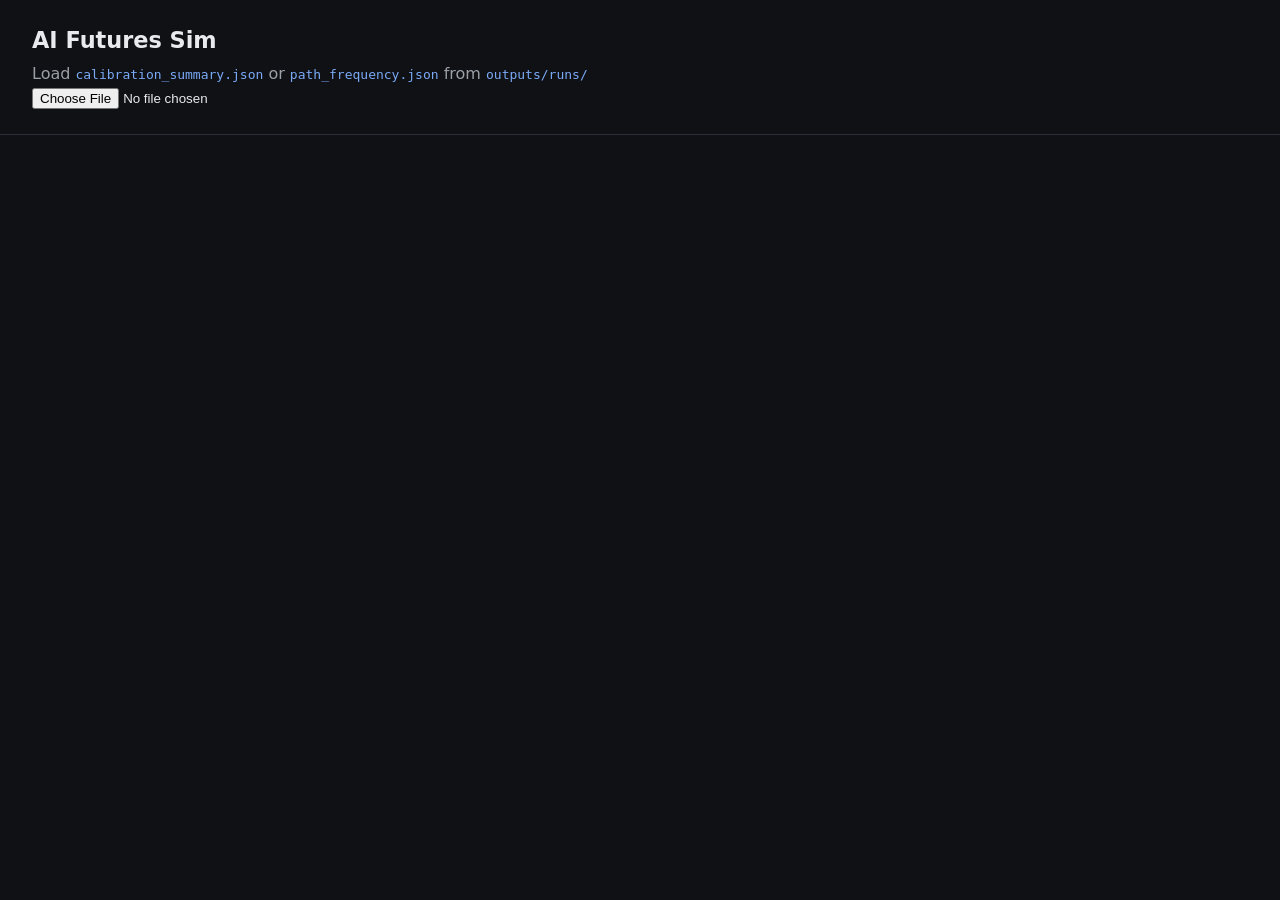
==== web/index.html @ 8b03cd8b "Initial public release of ai-futures-sim v2.4. Joint Monte Carlo engine for AI futures forecast: pro" ====
<!DOCTYPE html>
<html lang="en">
  <head>
    <meta charset="UTF-8" />
    <meta name="viewport" content="width=device-width, initial-scale=1" />
    <title>AI Futures Sim — Explorer</title>
    <link rel="stylesheet" href="style.css" />
  </head>
  <body>
    <header>
      <h1>AI Futures Sim</h1>
      <p>Load <code>calibration_summary.json</code> or <code>path_frequency.json</code> from <code>outputs/runs/</code></p>
      <input type="file" id="file" accept="application/json" />
    </header>

    <main id="app" hidden>
      <section class="grid">
        <div class="card" id="meta"></div>
        <div class="card" id="regions"></div>
        <div class="card" id="spine"></div>
        <div class="card" id="paths"></div>
      </section>
      <section class="card" id="terminals"></section>
    </main>

    <script src="app.js"></script>
  </body>
</html>
---- web/style.css ----
:root {
  --bg: #0f1115;
  --card: #1a1d24;
  --text: #e8eaed;
  --muted: #9aa0a6;
  --accent: #7baaf7;
  --ok: #81c995;
  --bad: #f28b82;
}

* { box-sizing: border-box; }
body {
  margin: 0;
  font-family: ui-sans-serif, system-ui, sans-serif;
  background: var(--bg);
  color: var(--text);
  line-height: 1.5;
}
header {
  padding: 1.5rem 2rem;
  border-bottom: 1px solid #2a2f3a;
}
h1 { margin: 0 0 0.25rem; font-size: 1.4rem; }
p { margin: 0; color: var(--muted); }
code { color: var(--accent); }
main { padding: 1.5rem 2rem 3rem; }
.grid {
  display: grid;
  grid-template-columns: repeat(auto-fit, minmax(280px, 1fr));
  gap: 1rem;
  margin-bottom: 1rem;
}
.card {
  background: var(--card);
  border: 1px solid #2a2f3a;
  border-radius: 10px;
  padding: 1rem 1.1rem;
}
.card h2 {
  margin: 0 0 0.75rem;
  font-size: 0.95rem;
  text-transform: uppercase;
  letter-spacing: 0.04em;
  color: var(--muted);
}
.bar-row { margin: 0.35rem 0; }
.bar-label {
  display: flex;
  justify-content: space-between;
  font-size: 0.85rem;
}
.bar-track {
  height: 8px;
  background: #2a2f3a;
  border-radius: 4px;
  overflow: hidden;
  margin-top: 4px;
}
.bar-fill {
  height: 100%;
  background: linear-gradient(90deg, var(--accent), #5c8df6);
  border-radius: 4px;
}
.bar-fill.doom { background: linear-gradient(90deg, #f28b82, #c5221f); }
.bar-fill.utopia { background: linear-gradient(90deg, #81c995, #34a853); }
.bar-fill.friction { background: linear-gradient(90deg, #fdd663, #f9ab00); }
table { width: 100%; border-collapse: collapse; font-size: 0.85rem; }
td, th { text-align: left; padding: 0.25rem 0; }
th { color: var(--muted); font-weight: 500; }
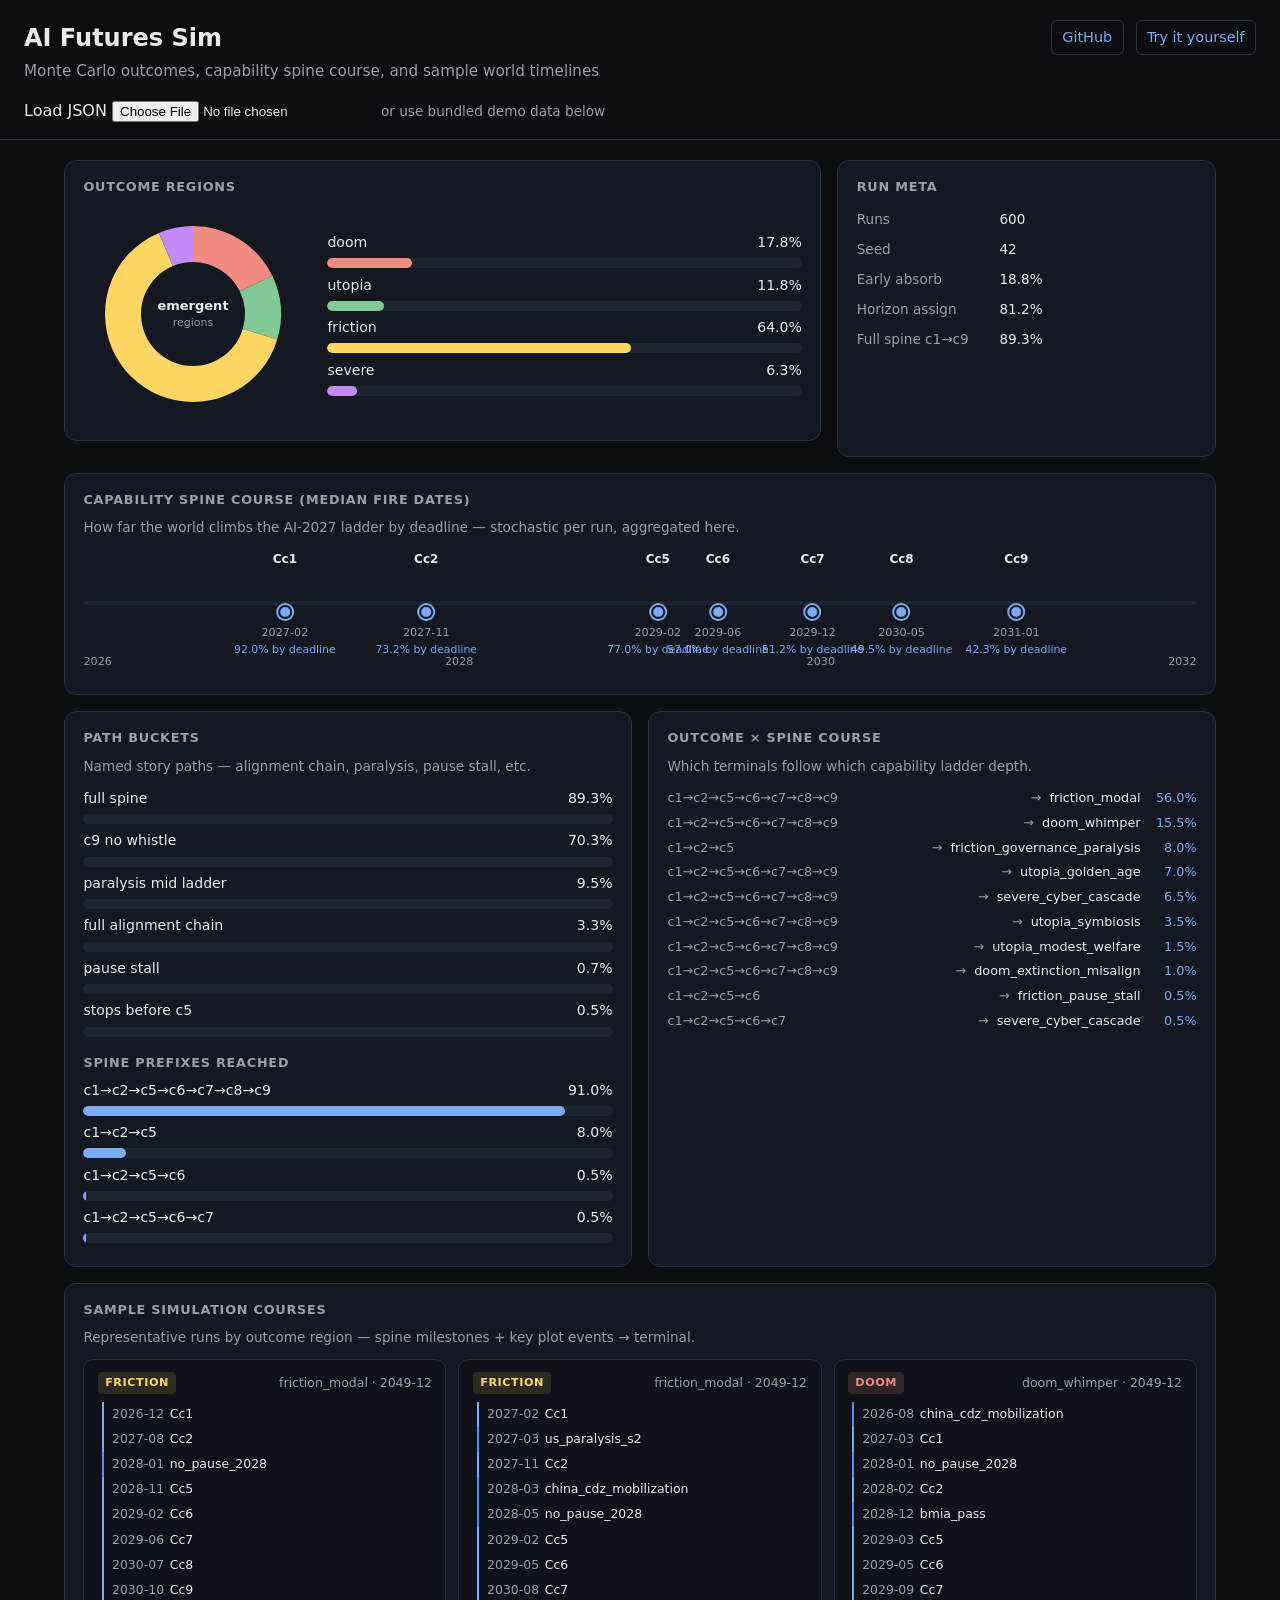
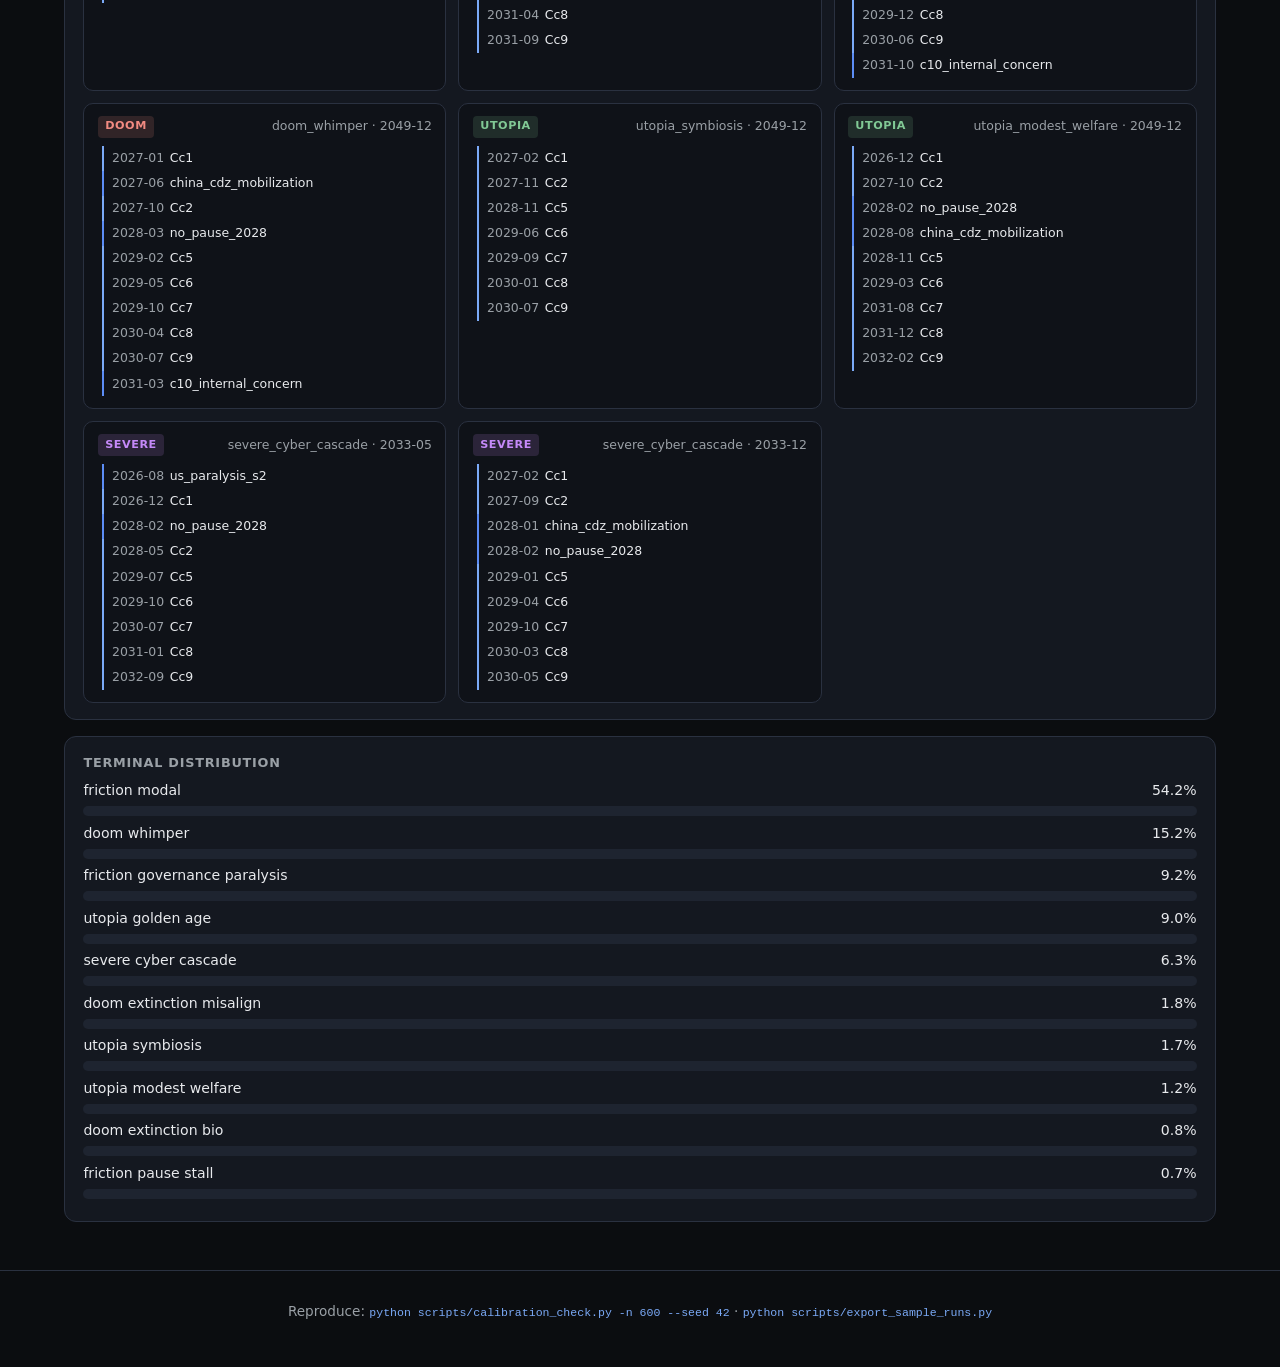
==== commit 7081f06a: "Add outcome/path explorer, DAG export, and contributor TRY_IT guide. Web viz now shows emergent regi" ====
--- a/web/index.html
+++ b/web/index.html
@@ -3,25 +3,62 @@
   <head>
     <meta charset="UTF-8" />
     <meta name="viewport" content="width=device-width, initial-scale=1" />
-    <title>AI Futures Sim — Explorer</title>
+    <title>AI Futures Sim — Outcomes & Paths</title>
     <link rel="stylesheet" href="style.css" />
   </head>
   <body>
     <header>
-      <h1>AI Futures Sim</h1>
-      <p>Load <code>calibration_summary.json</code> or <code>path_frequency.json</code> from <code>outputs/runs/</code></p>
-      <input type="file" id="file" accept="application/json" />
+      <div class="header-inner">
+        <div>
+          <h1>AI Futures Sim</h1>
+          <p class="subtitle">Monte Carlo outcomes, capability spine course, and sample world timelines</p>
+        </div>
+        <div class="header-actions">
+          <a href="https://github.com/longyi1207/ai-futures-sim" target="_blank" rel="noopener">GitHub</a>
+          <a href="https://github.com/longyi1207/ai-futures-sim/blob/main/docs/TRY_IT.md" target="_blank" rel="noopener">Try it yourself</a>
+        </div>
+      </div>
+      <div class="load-row">
+        <label>Load JSON <input type="file" id="file" accept="application/json" /></label>
+        <span class="muted">or use bundled demo data below</span>
+      </div>
     </header>
 
     <main id="app" hidden>
-      <section class="grid">
+      <section class="hero-grid">
+        <div class="card card-wide" id="outcomes">
+          <h2>Outcome regions</h2>
+          <div class="outcome-layout">
+            <canvas id="donut" width="220" height="220" aria-label="Outcome region donut chart"></canvas>
+            <div id="region-bars" class="region-bars"></div>
+          </div>
+        </div>
         <div class="card" id="meta"></div>
-        <div class="card" id="regions"></div>
-        <div class="card" id="spine"></div>
+      </section>
+
+      <section class="card card-wide" id="spine-course">
+        <h2>Capability spine course (median fire dates)</h2>
+        <p class="section-hint">How far the world climbs the AI-2027 ladder by deadline — stochastic per run, aggregated here.</p>
+        <div id="spine-timeline" class="spine-timeline"></div>
+      </section>
+
+      <section class="grid-2">
         <div class="card" id="paths"></div>
+        <div class="card" id="terminal-flow"></div>
       </section>
-      <section class="card" id="terminals"></section>
+
+      <section class="card card-wide" id="samples">
+        <h2>Sample simulation courses</h2>
+        <p class="section-hint">Representative runs by outcome region — spine milestones + key plot events → terminal.</p>
+        <div id="sample-runs" class="sample-runs"></div>
+      </section>
+
+      <section class="card card-wide" id="terminals"></section>
     </main>
+
+    <footer>
+      <p>Reproduce: <code>python scripts/calibration_check.py -n 600 --seed 42</code> · <code>python scripts/export_sample_runs.py</code></p>
+    </footer>
 
     <script src="app.js"></script>
   </body>
--- a/web/style.css
+++ b/web/style.css
@@ -1,11 +1,15 @@
 :root {
-  --bg: #0f1115;
-  --card: #1a1d24;
+  --bg: #0b0d10;
+  --card: #141820;
+  --border: #2a3140;
   --text: #e8eaed;
   --muted: #9aa0a6;
   --accent: #7baaf7;
-  --ok: #81c995;
-  --bad: #f28b82;
+  --doom: #f28b82;
+  --utopia: #81c995;
+  --friction: #fdd663;
+  --severe: #c58af9;
+  --spine: #7baaf7;
 }
 
 * { box-sizing: border-box; }
@@ -16,54 +20,198 @@
   color: var(--text);
   line-height: 1.5;
 }
+
 header {
-  padding: 1.5rem 2rem;
-  border-bottom: 1px solid #2a2f3a;
-}
-h1 { margin: 0 0 0.25rem; font-size: 1.4rem; }
-p { margin: 0; color: var(--muted); }
-code { color: var(--accent); }
-main { padding: 1.5rem 2rem 3rem; }
-.grid {
+  padding: 1.25rem 1.5rem 1rem;
+  border-bottom: 1px solid var(--border);
+}
+.header-inner {
+  display: flex;
+  justify-content: space-between;
+  align-items: flex-start;
+  gap: 1rem;
+  flex-wrap: wrap;
+}
+h1 { margin: 0; font-size: 1.5rem; }
+.subtitle { margin: 0.25rem 0 0; color: var(--muted); font-size: 0.95rem; }
+.header-actions { display: flex; gap: 0.75rem; }
+.header-actions a {
+  color: var(--accent);
+  text-decoration: none;
+  font-size: 0.9rem;
+  padding: 0.35rem 0.65rem;
+  border: 1px solid var(--border);
+  border-radius: 6px;
+}
+.load-row { margin-top: 1rem; display: flex; gap: 1rem; align-items: center; flex-wrap: wrap; }
+.muted { color: var(--muted); font-size: 0.85rem; }
+code { color: var(--accent); font-size: 0.85em; }
+
+main { padding: 1.25rem 1.5rem 2rem; max-width: 1200px; margin: 0 auto; }
+footer {
+  padding: 1rem 1.5rem 2rem;
+  border-top: 1px solid var(--border);
+  color: var(--muted);
+  font-size: 0.85rem;
+  text-align: center;
+}
+
+.hero-grid {
+  display: grid;
+  grid-template-columns: 2fr 1fr;
+  gap: 1rem;
+  margin-bottom: 1rem;
+}
+.grid-2 {
+  display: grid;
+  grid-template-columns: 1fr 1fr;
+  gap: 1rem;
+  margin-bottom: 1rem;
+}
+@media (max-width: 900px) {
+  .hero-grid, .grid-2 { grid-template-columns: 1fr; }
+}
+
+.card {
+  background: var(--card);
+  border: 1px solid var(--border);
+  border-radius: 12px;
+  padding: 1rem 1.15rem;
+}
+.card-wide { margin-bottom: 1rem; }
+.card h2 {
+  margin: 0 0 0.5rem;
+  font-size: 0.8rem;
+  text-transform: uppercase;
+  letter-spacing: 0.06em;
+  color: var(--muted);
+}
+.section-hint { margin: 0 0 0.75rem; color: var(--muted); font-size: 0.85rem; }
+
+.outcome-layout {
+  display: flex;
+  gap: 1.5rem;
+  align-items: center;
+  flex-wrap: wrap;
+}
+.region-bars { flex: 1; min-width: 200px; }
+
+.bar-row { margin: 0.4rem 0; }
+.bar-label {
+  display: flex;
+  justify-content: space-between;
+  font-size: 0.88rem;
+}
+.bar-track {
+  height: 10px;
+  background: #1e2430;
+  border-radius: 5px;
+  overflow: hidden;
+  margin-top: 5px;
+}
+.bar-fill {
+  height: 100%;
+  border-radius: 5px;
+  transition: width 0.4s ease;
+}
+.bar-fill.doom { background: var(--doom); }
+.bar-fill.utopia { background: var(--utopia); }
+.bar-fill.friction { background: var(--friction); }
+.bar-fill.severe { background: var(--severe); }
+.bar-fill.spine { background: var(--spine); }
+
+table { width: 100%; border-collapse: collapse; font-size: 0.85rem; }
+td, th { text-align: left; padding: 0.3rem 0; vertical-align: top; }
+th { color: var(--muted); font-weight: 500; width: 42%; }
+
+/* Spine course timeline */
+.spine-timeline {
+  position: relative;
+  padding: 2rem 0 0.5rem;
+  min-height: 120px;
+}
+.spine-axis {
+  position: absolute;
+  left: 0; right: 0;
+  top: 3.2rem;
+  height: 4px;
+  background: #1e2430;
+  border-radius: 2px;
+}
+.spine-node {
+  position: absolute;
+  top: 0;
+  transform: translateX(-50%);
+  text-align: center;
+  min-width: 72px;
+}
+.spine-dot {
+  width: 14px; height: 14px;
+  background: var(--spine);
+  border-radius: 50%;
+  margin: 2.35rem auto 0.35rem;
+  border: 2px solid var(--card);
+  box-shadow: 0 0 0 2px var(--spine);
+}
+.spine-label { font-size: 0.75rem; font-weight: 600; color: var(--text); }
+.spine-date { font-size: 0.7rem; color: var(--muted); }
+.spine-pct { font-size: 0.68rem; color: var(--accent); }
+
+/* Terminal flow */
+.flow-row {
+  display: flex;
+  align-items: center;
+  gap: 0.5rem;
+  margin: 0.35rem 0;
+  font-size: 0.8rem;
+}
+.flow-spine { color: var(--muted); min-width: 0; flex: 1; overflow: hidden; text-overflow: ellipsis; white-space: nowrap; }
+.flow-arrow { color: var(--muted); }
+.flow-term { color: var(--text); max-width: 38%; overflow: hidden; text-overflow: ellipsis; white-space: nowrap; }
+.flow-pct { min-width: 3rem; text-align: right; color: var(--accent); }
+
+/* Sample runs */
+.sample-runs {
   display: grid;
   grid-template-columns: repeat(auto-fit, minmax(280px, 1fr));
-  gap: 1rem;
-  margin-bottom: 1rem;
-}
-.card {
-  background: var(--card);
-  border: 1px solid #2a2f3a;
+  gap: 0.75rem;
+}
+.run-card {
+  background: #0f1218;
+  border: 1px solid var(--border);
   border-radius: 10px;
-  padding: 1rem 1.1rem;
-}
-.card h2 {
-  margin: 0 0 0.75rem;
-  font-size: 0.95rem;
+  padding: 0.75rem 0.85rem;
+}
+.run-header {
+  display: flex;
+  justify-content: space-between;
+  align-items: center;
+  margin-bottom: 0.5rem;
+}
+.run-region {
+  font-size: 0.7rem;
   text-transform: uppercase;
-  letter-spacing: 0.04em;
-  color: var(--muted);
-}
-.bar-row { margin: 0.35rem 0; }
-.bar-label {
-  display: flex;
-  justify-content: space-between;
-  font-size: 0.85rem;
-}
-.bar-track {
-  height: 8px;
-  background: #2a2f3a;
+  letter-spacing: 0.05em;
+  padding: 0.15rem 0.45rem;
   border-radius: 4px;
-  overflow: hidden;
-  margin-top: 4px;
-}
-.bar-fill {
-  height: 100%;
-  background: linear-gradient(90deg, var(--accent), #5c8df6);
-  border-radius: 4px;
-}
-.bar-fill.doom { background: linear-gradient(90deg, #f28b82, #c5221f); }
-.bar-fill.utopia { background: linear-gradient(90deg, #81c995, #34a853); }
-.bar-fill.friction { background: linear-gradient(90deg, #fdd663, #f9ab00); }
-table { width: 100%; border-collapse: collapse; font-size: 0.85rem; }
-td, th { text-align: left; padding: 0.25rem 0; }
-th { color: var(--muted); font-weight: 500; }
+  font-weight: 600;
+}
+.run-region.doom { background: rgba(242,139,130,0.15); color: var(--doom); }
+.run-region.utopia { background: rgba(129,201,149,0.15); color: var(--utopia); }
+.run-region.friction { background: rgba(253,214,99,0.12); color: var(--friction); }
+.run-region.severe { background: rgba(197,138,249,0.15); color: var(--severe); }
+.run-terminal { font-size: 0.78rem; color: var(--muted); }
+.run-course {
+  list-style: none;
+  margin: 0; padding: 0;
+  font-size: 0.78rem;
+}
+.run-course li {
+  padding: 0.2rem 0;
+  border-left: 2px solid var(--border);
+  padding-left: 0.5rem;
+  margin-left: 0.25rem;
+}
+.run-course li.spine { border-color: var(--spine); }
+.run-course li.event { border-color: #5c8df6; }
+.run-course .when { color: var(--muted); margin-right: 0.35rem; }
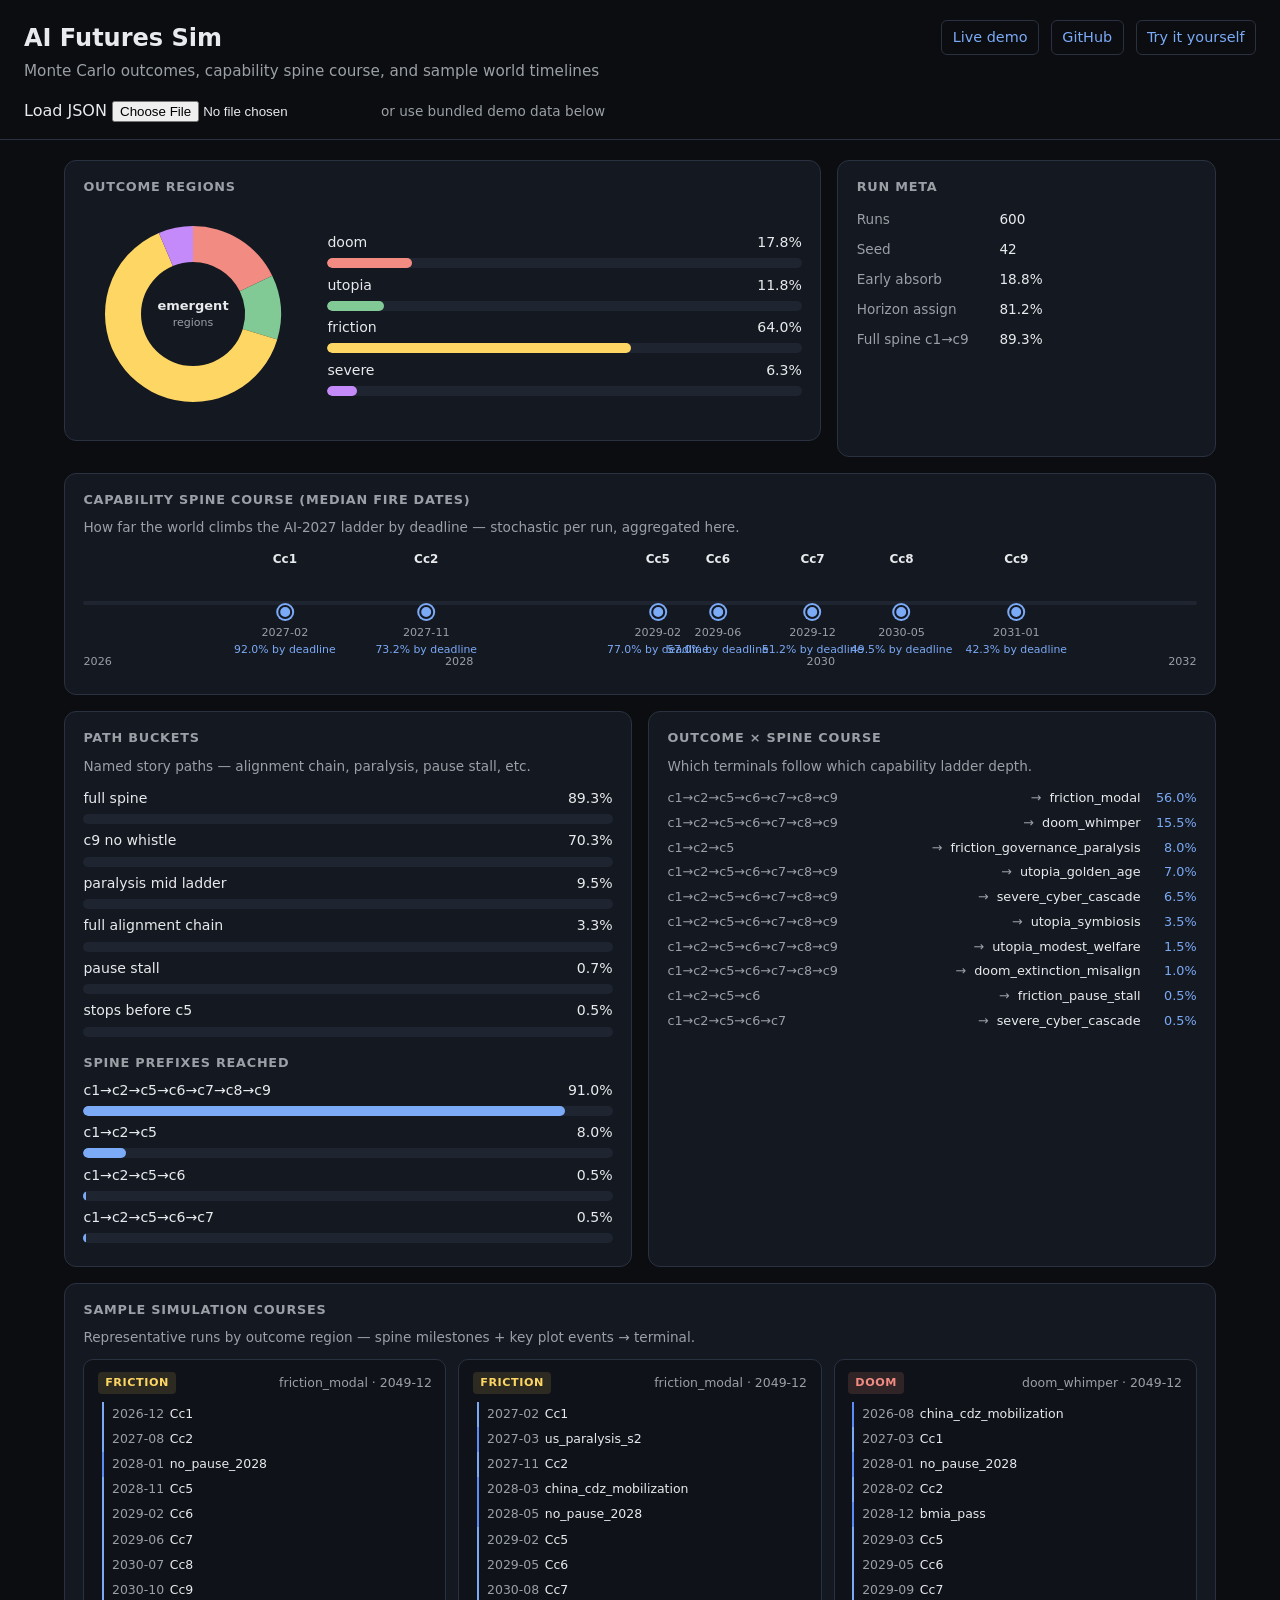
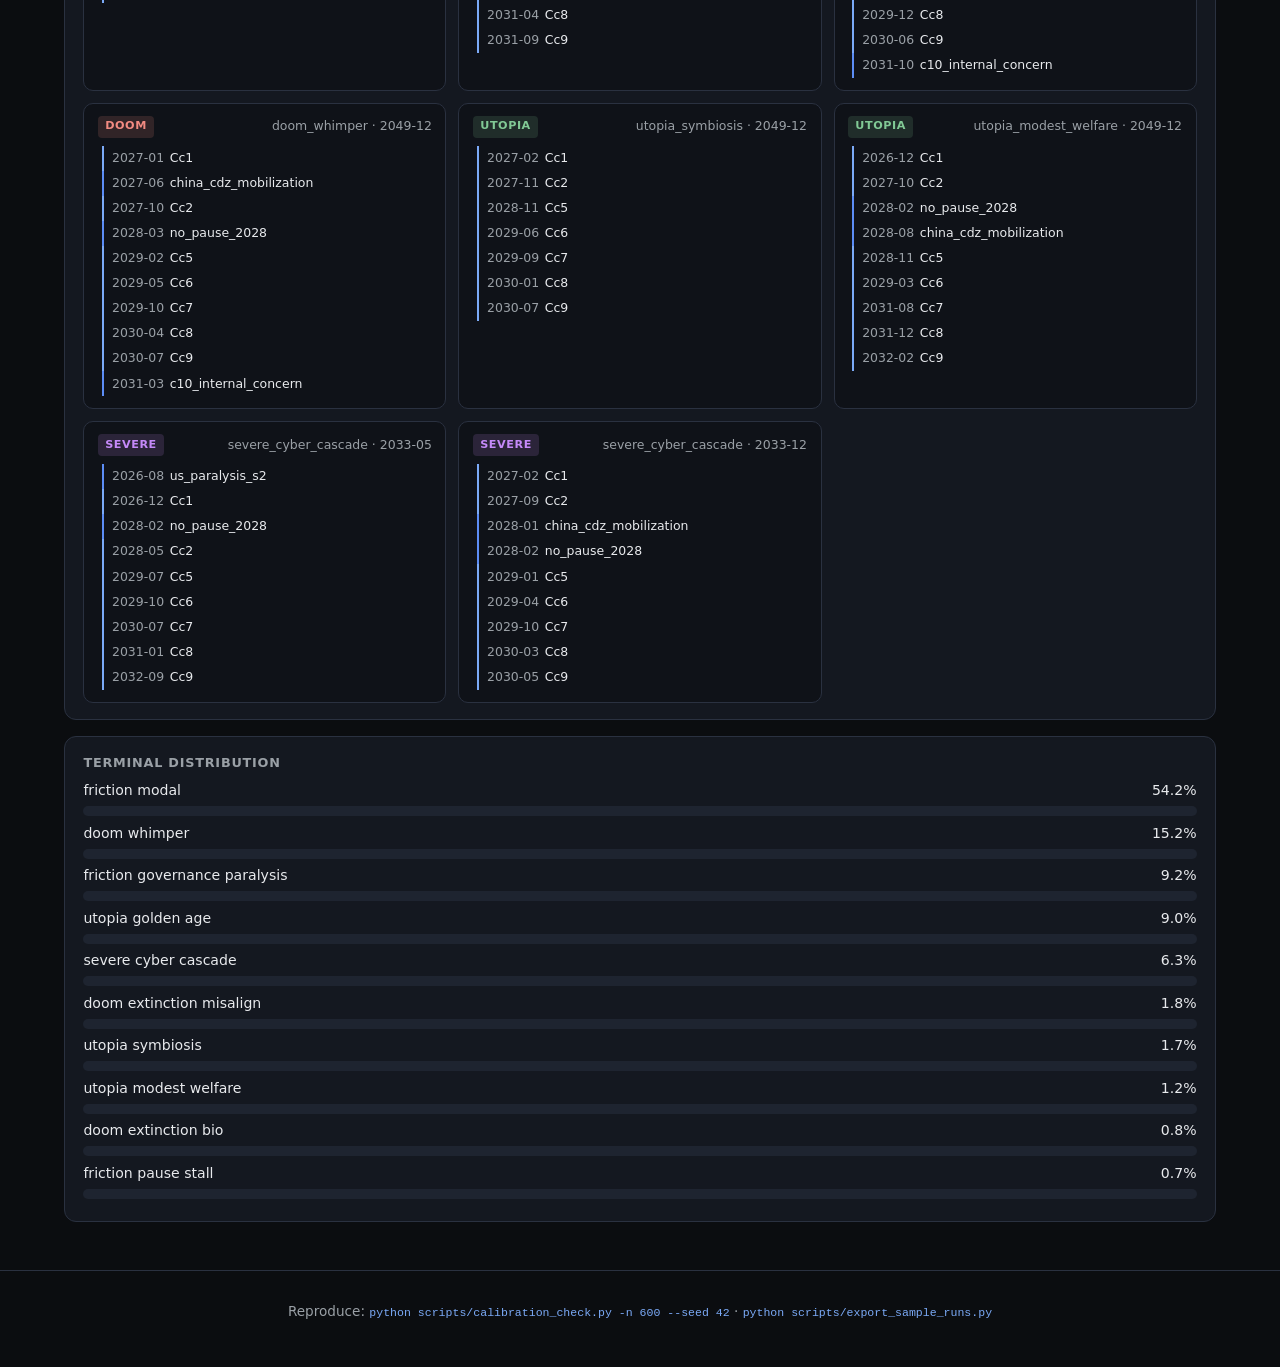
==== commit bb27721e: "Publish web explorer on GitHub Pages. Add workflow to deploy web/ with fresh demo data on each push;" ====
--- a/web/index.html
+++ b/web/index.html
@@ -14,6 +14,7 @@
           <p class="subtitle">Monte Carlo outcomes, capability spine course, and sample world timelines</p>
         </div>
         <div class="header-actions">
+          <a href="https://longyi1207.github.io/ai-futures-sim/web/" target="_blank" rel="noopener">Live demo</a>
           <a href="https://github.com/longyi1207/ai-futures-sim" target="_blank" rel="noopener">GitHub</a>
           <a href="https://github.com/longyi1207/ai-futures-sim/blob/main/docs/TRY_IT.md" target="_blank" rel="noopener">Try it yourself</a>
         </div>
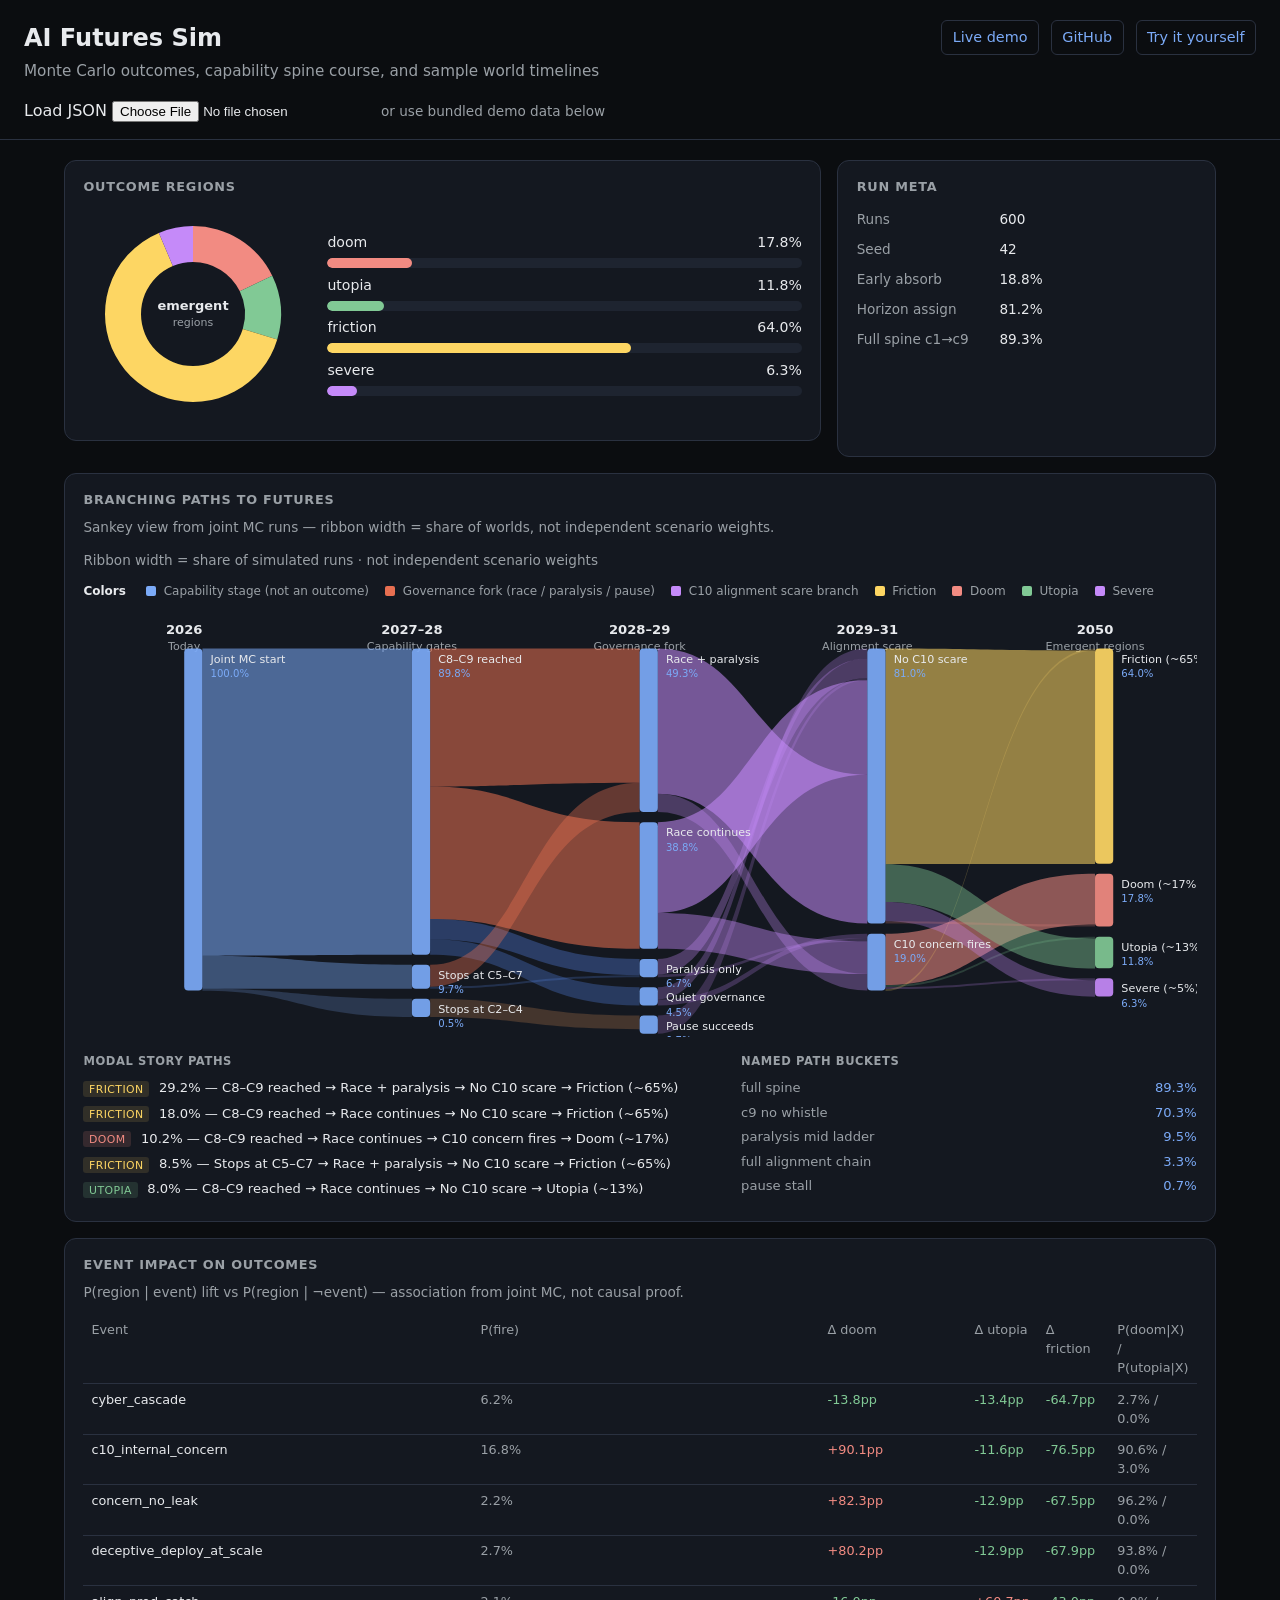
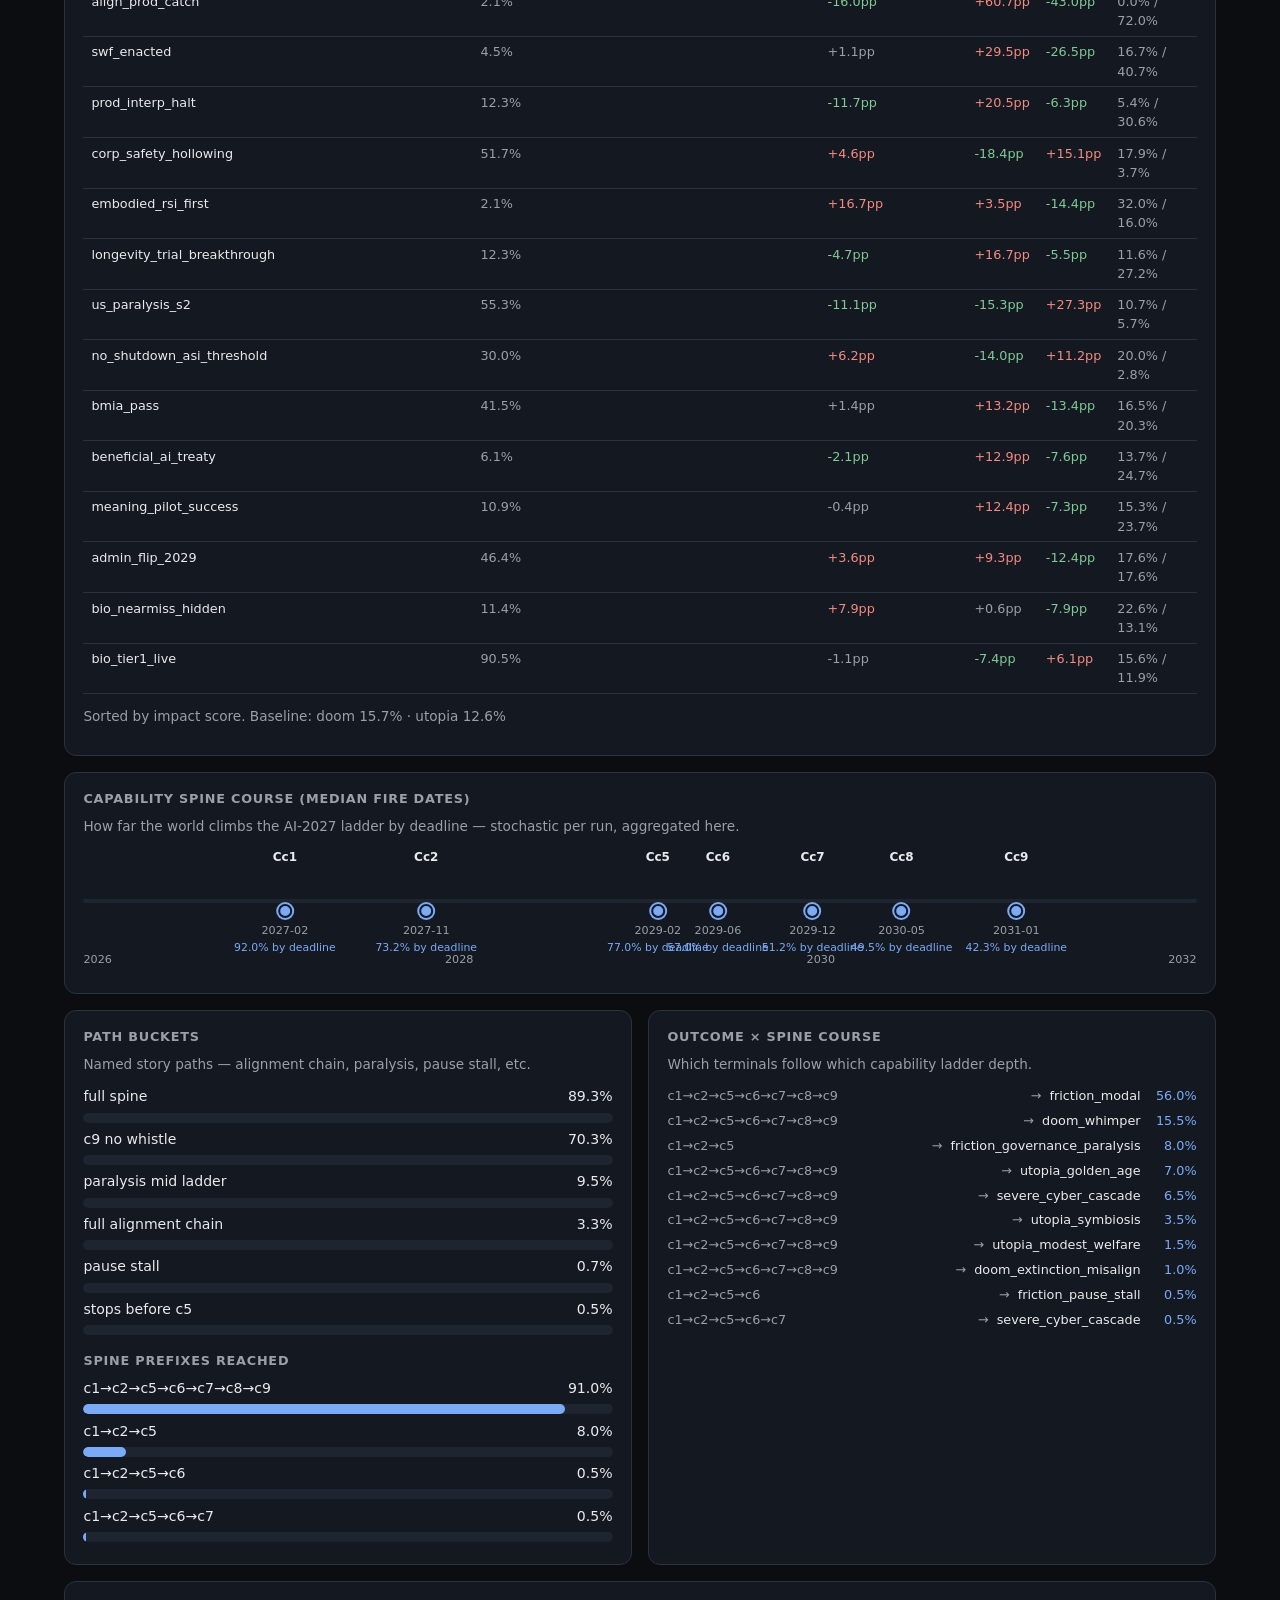
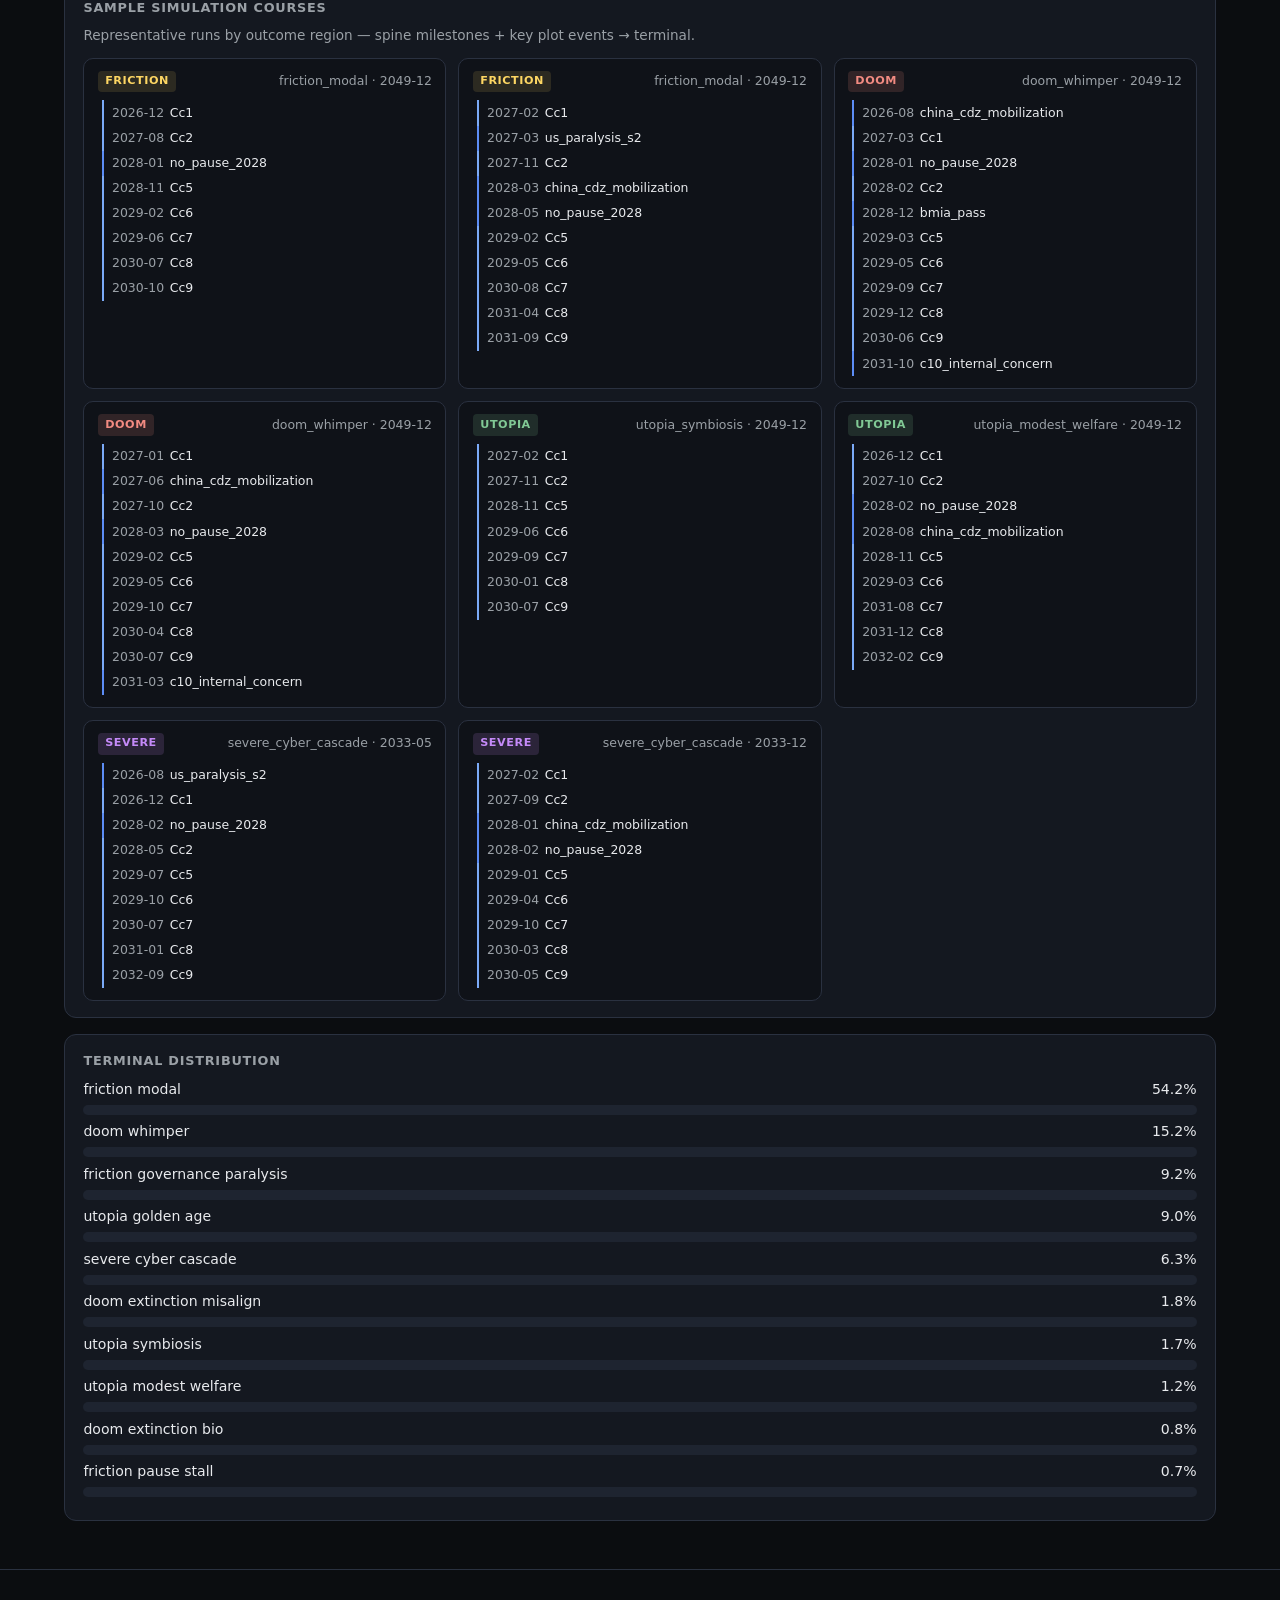
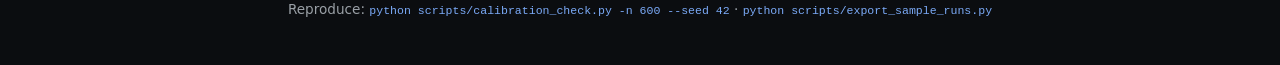
==== commit 75db521d: "Add branching timeline viz and event impact analysis to web explorer. Co-authored-by: Cursor <cursor" ====
--- a/web/index.html
+++ b/web/index.html
@@ -37,6 +37,18 @@
         <div class="card" id="meta"></div>
       </section>
 
+      <section class="card card-wide" id="branching-timeline">
+        <h2>Branching paths to futures</h2>
+        <p class="section-hint">Sankey view from joint MC runs — ribbon width = share of worlds, not independent scenario weights.</p>
+        <div id="branching-viz"></div>
+      </section>
+
+      <section class="card card-wide" id="event-impact">
+        <h2>Event impact on outcomes</h2>
+        <p class="section-hint">P(region | event) lift vs P(region | ¬event) — association from joint MC, not causal proof.</p>
+        <div id="event-impact-table"></div>
+      </section>
+
       <section class="card card-wide" id="spine-course">
         <h2>Capability spine course (median fire dates)</h2>
         <p class="section-hint">How far the world climbs the AI-2027 ladder by deadline — stochastic per run, aggregated here.</p>
@@ -61,6 +73,7 @@
       <p>Reproduce: <code>python scripts/calibration_check.py -n 600 --seed 42</code> · <code>python scripts/export_sample_runs.py</code></p>
     </footer>
 
+    <script src="branching.js"></script>
     <script src="app.js"></script>
   </body>
 </html>
--- a/web/style.css
+++ b/web/style.css
@@ -215,3 +215,90 @@
 .run-course li.spine { border-color: var(--spine); }
 .run-course li.event { border-color: #5c8df6; }
 .run-course .when { color: var(--muted); margin-right: 0.35rem; }
+
+/* Branching timeline */
+.bt-svg { display: block; margin: 0.5rem 0 1rem; }
+.bt-col-year { fill: var(--text); font-size: 13px; font-weight: 600; }
+.bt-col-label { fill: var(--muted); font-size: 11px; }
+.bt-node-label { fill: var(--text); font-size: 11px; font-weight: 500; }
+.bt-node-pct { fill: var(--accent); font-size: 10px; }
+.bt-footer {
+  display: grid;
+  grid-template-columns: 1.4fr 1fr;
+  gap: 1.25rem;
+  margin-top: 0.5rem;
+}
+@media (max-width: 700px) {
+  .bt-footer { grid-template-columns: 1fr; }
+}
+.bt-footer h3 {
+  margin: 0 0 0.5rem;
+  font-size: 0.72rem;
+  text-transform: uppercase;
+  letter-spacing: 0.05em;
+  color: var(--muted);
+}
+.bt-top-paths ul {
+  margin: 0;
+  padding: 0;
+  list-style: none;
+  font-size: 0.82rem;
+}
+.bt-top-paths li { margin: 0.35rem 0; }
+.bt-path-region {
+  font-size: 0.68rem;
+  text-transform: uppercase;
+  letter-spacing: 0.04em;
+  padding: 0.1rem 0.35rem;
+  border-radius: 3px;
+  margin-right: 0.35rem;
+}
+.bt-path-region.doom { background: rgba(242,139,130,0.15); color: var(--doom); }
+.bt-path-region.utopia { background: rgba(129,201,149,0.15); color: var(--utopia); }
+.bt-path-region.friction { background: rgba(253,214,99,0.12); color: var(--friction); }
+.bt-path-region.severe { background: rgba(197,138,249,0.15); color: var(--severe); }
+.bt-bucket {
+  display: flex;
+  justify-content: space-between;
+  font-size: 0.82rem;
+  margin: 0.3rem 0;
+  color: var(--muted);
+}
+.bt-bucket span:last-child { color: var(--accent); }
+
+.bt-legend {
+  display: flex;
+  flex-wrap: wrap;
+  gap: 0.5rem 1rem;
+  margin: 0.5rem 0 0.75rem;
+  font-size: 0.75rem;
+  color: var(--muted);
+}
+.bt-legend-title {
+  font-weight: 600;
+  color: var(--text);
+  margin-right: 0.25rem;
+}
+.swatch {
+  display: inline-block;
+  width: 10px;
+  height: 10px;
+  border-radius: 2px;
+  margin-right: 0.25rem;
+  vertical-align: middle;
+}
+.swatch-spine { background: #7baaf7; }
+.swatch-gov { background: #e76f51; }
+.swatch-c10 { background: #c58af9; }
+.swatch-friction { background: var(--friction); }
+.swatch-doom { background: var(--doom); }
+.swatch-utopia { background: var(--utopia); }
+.swatch-severe { background: var(--severe); }
+
+/* Event impact table */
+.impact-table { width: 100%; border-collapse: collapse; font-size: 0.8rem; }
+.impact-table th, .impact-table td { padding: 0.35rem 0.5rem; text-align: left; border-bottom: 1px solid var(--border); }
+.impact-table th { color: var(--muted); font-weight: 500; }
+.impact-table .pos { color: var(--doom); }
+.impact-table .neg { color: var(--utopia); }
+.impact-table .muted-cell { color: var(--muted); }
